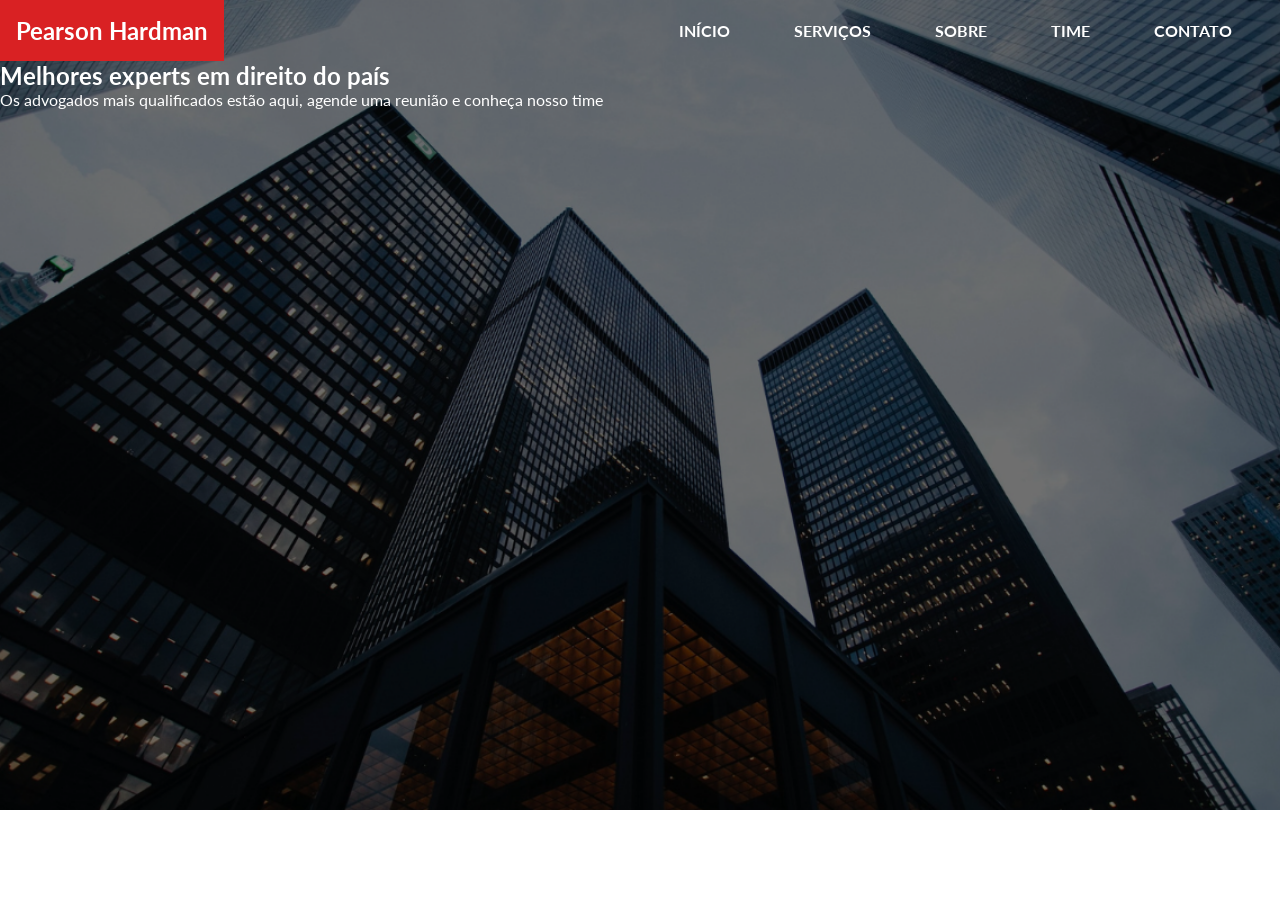
==== index.html @ d02a081e "html header, h2 do titulo, nav com menus, começamos o banner" ====
<!DOCTYPE html>
<html lang="en">
<head>
    <meta charset="UTF-8">
    <meta name="viewport" content="width=device-width, initial-scale=1.0">
    <title>Person Hardman</title>
    <link rel="stylesheet" href="./css/style.css">
    <!-- Google Fonts -->
        <link rel="preconnect" href="https://fonts.googleapis.com">
        <link rel="preconnect" href="https://fonts.gstatic.com" crossorigin>
        <link href="https://fonts.googleapis.com/css2?family=Lato:ital,wght@0,100;0,300;0,400;0,700;0,900;1,100;1,300;1,400;1,700;1,900&display=swap" rel="stylesheet">
    <!-- Bootstrap Icons  -->
        <link rel="stylesheet" href="https://cdn.jsdelivr.net/npm/bootstrap-icons@1.11.3/font/bootstrap-icons.min.css">
</head>
<body>
    <header id="header">
        <div id="inner-header">
            <h2 id="brand">Pearson Hardman</h2>
            <nav id="navbar">
                <a href="#header">Início</a>
                <a href="#expertise-areas">Serviços</a>
                <a href="#about">Sobre</a>
                <a href="#team">Time</a>
                <a href="#contact">Contato</a>
            </nav>
        </div>
        <div class="banner">
            <span class="square"></span>            
            <h2>Melhores experts em direito do país</h2>
            <p>Os advogados mais qualificados estão aqui, agende uma reunião e conheça nosso time
            </p>
        </div>
        <div class="dots">
            <div class="dot"></div>
            <div class="dot"></div>
            <div class="dot"></div>
        </div>
    </header>
    
</body>
</html>
---- css/style.css ----
:root {
    --main-color:#d92123;
    --primary-text-color:#fff;
    --secondary-text-color:#191919;
    --secondary-color:#868686;
    --tertiary-color:#eff3f4;
    --secondary-bg-color:#5c1011;
}

* {
    font-family: "Lato";
    padding: 0;
    margin: 0;
    box-sizing: border-box;
}

a {
    text-decoration: none;
}

img {
    width: 100%;
}

/* id */
#header{
    min-height: 90vh;
    background-image: url("../images/main_banner4.png");
    background-size: cover;
    background-position: center;
    color: var(--primary-text-color);
    margin-bottom: 2rem;
}

#inner-header{
    /* padrão linha */
    display: flex;
    /* alinhamento é horizontal, eixo x */
    justify-content: space-between;
    /* alinhamento vertical, eixo y */
    align-items: center;
}

#brand {
    background-color: var(--main-color);
    padding: 1rem;
}

#navbar {
    display: flex;
    gap: 2rem;
    text-transform: uppercase;
    margin-right: 2rem;
}

#navbar a {
    color: var(--primary-text-color);
    font-weight: bold;
    padding: 1rem;
}
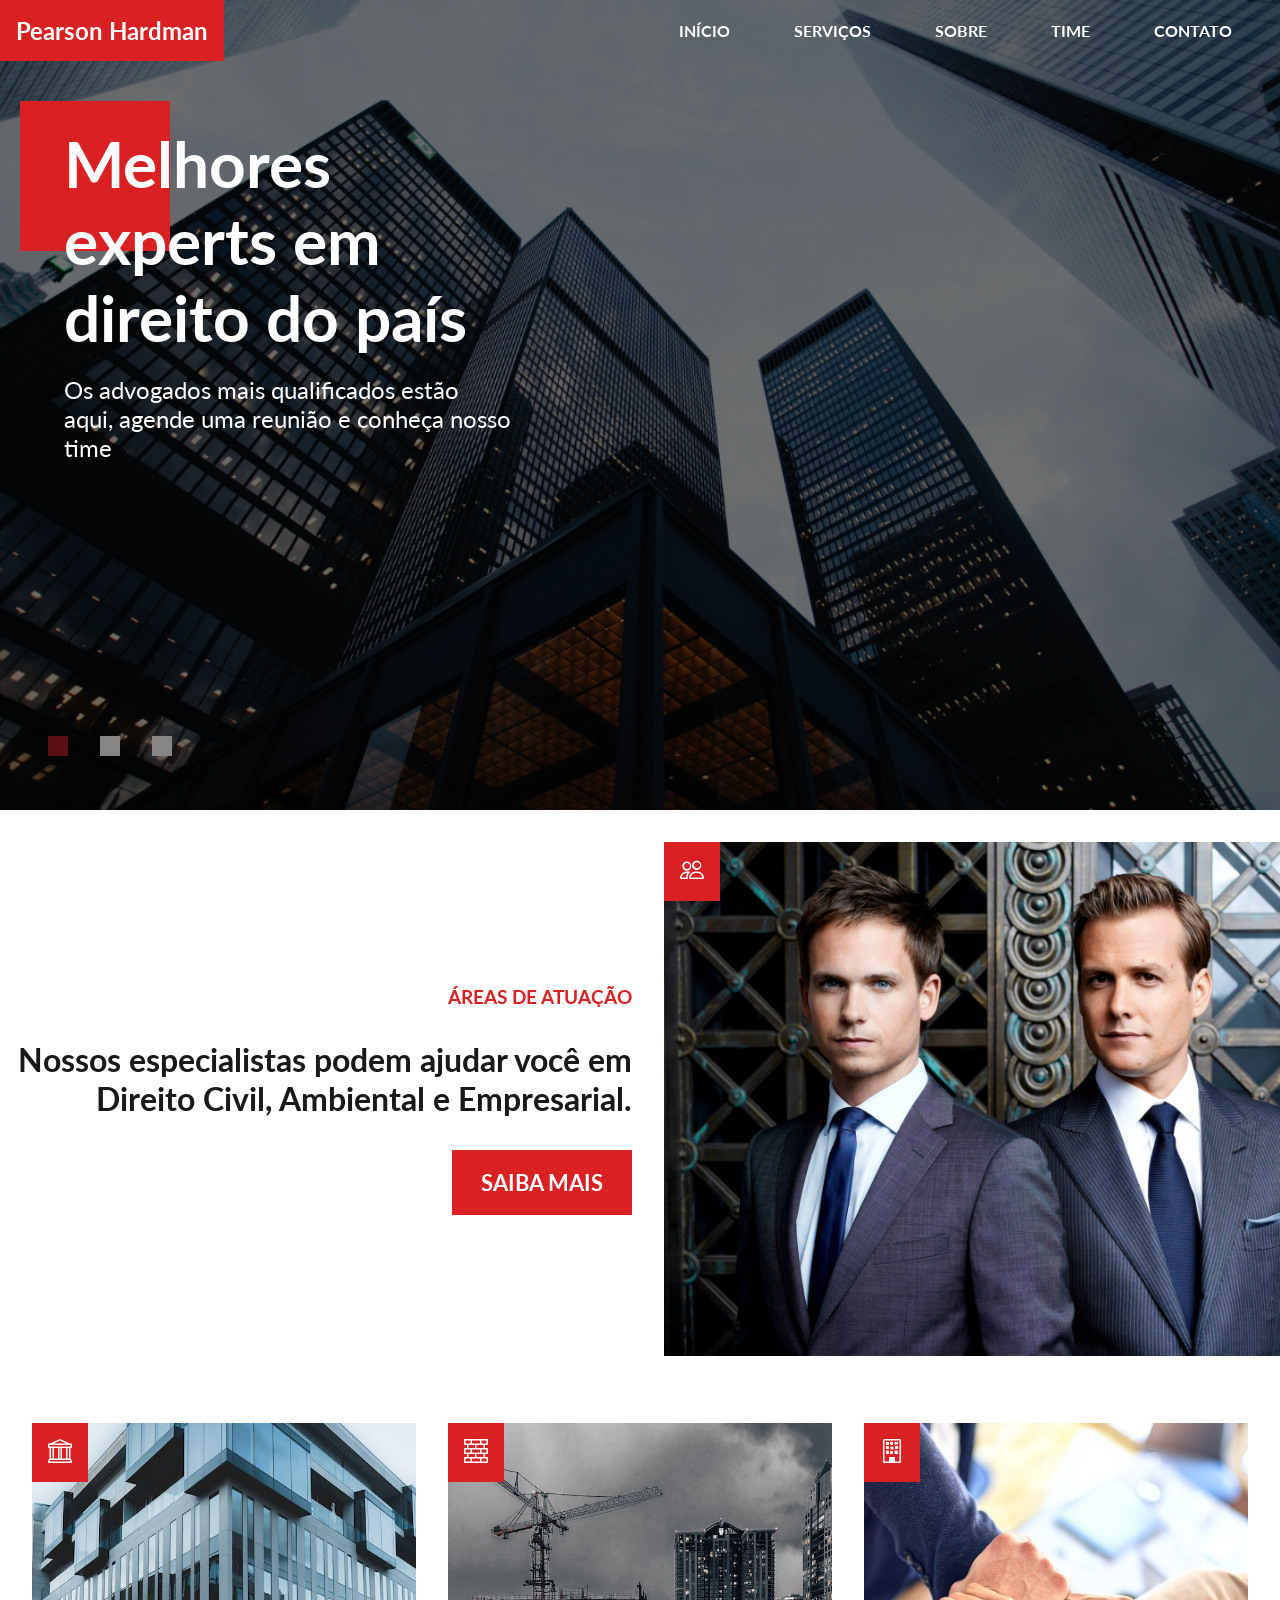
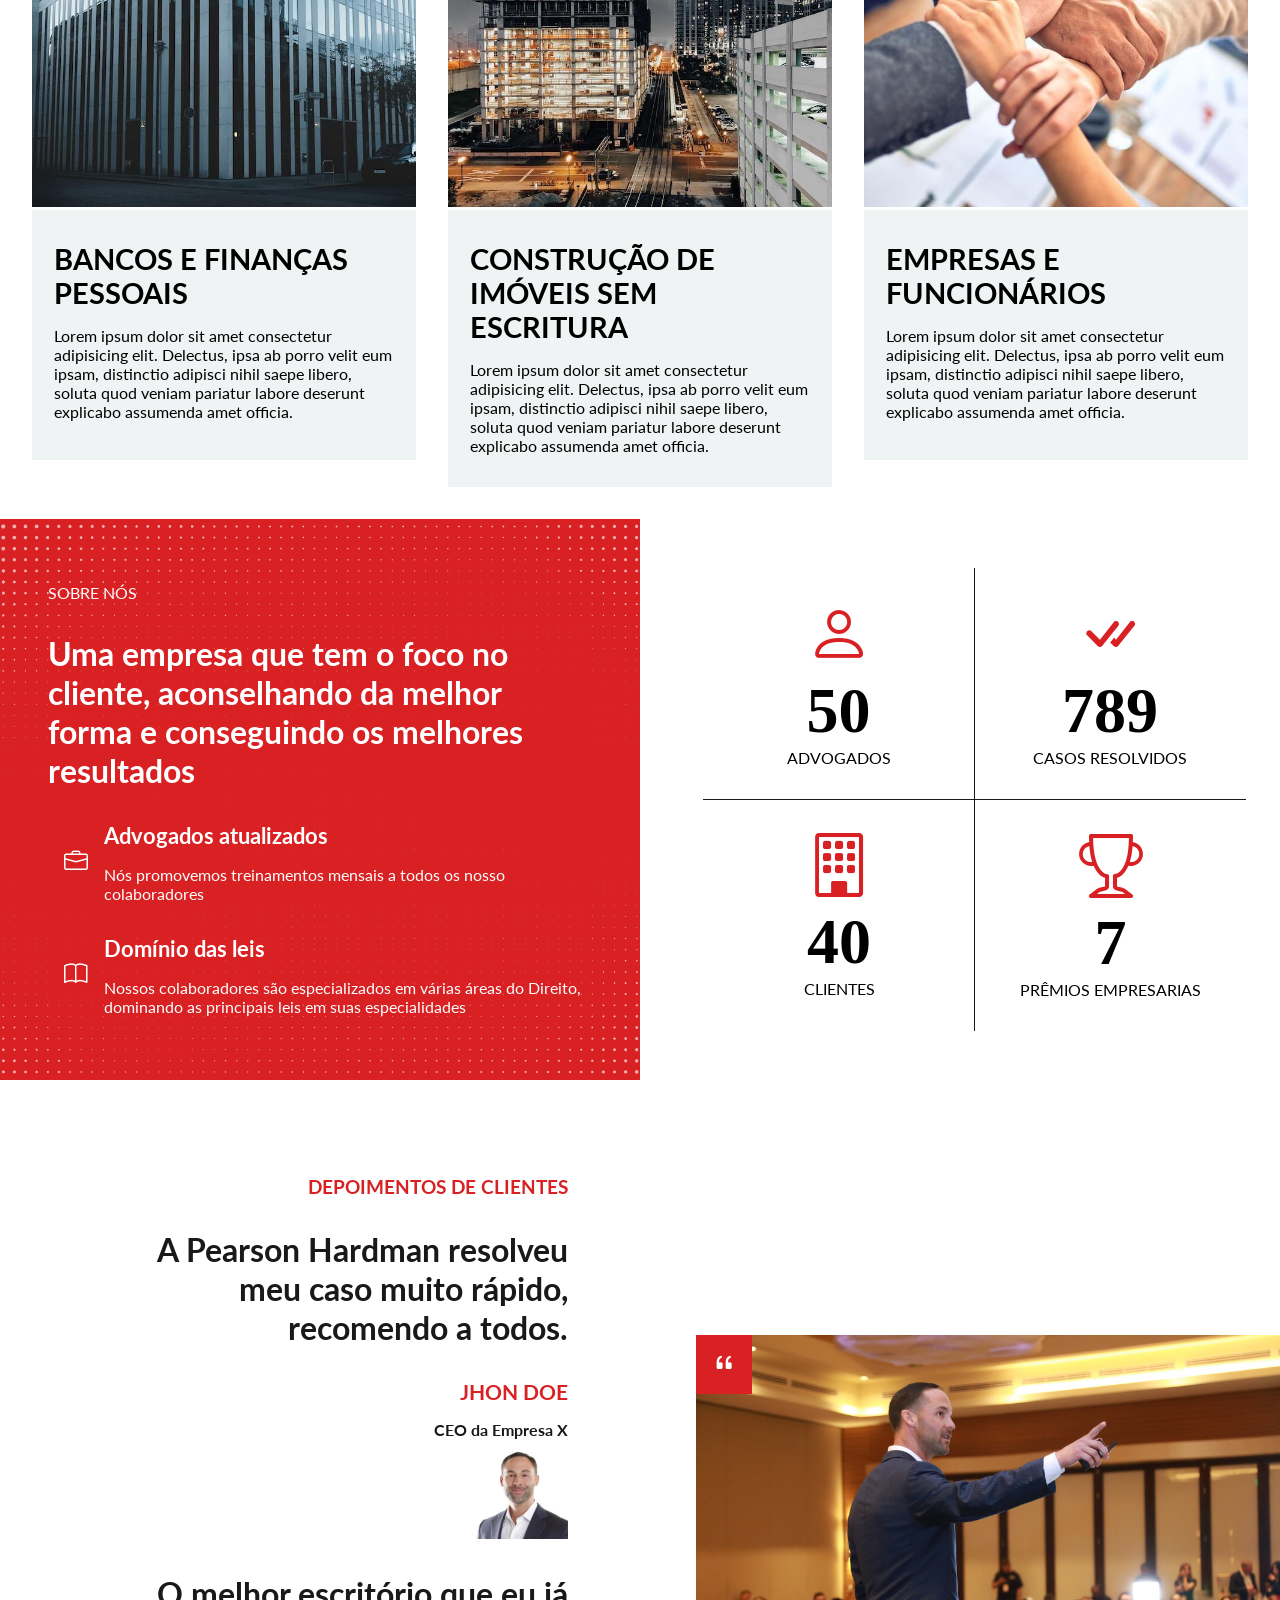
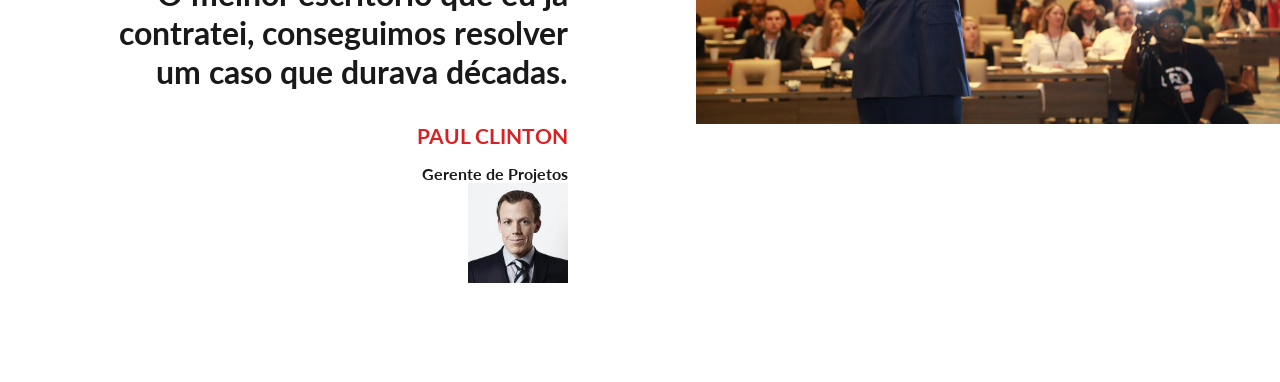
==== commit 0d4f287e: "Subindo Projeto 20_02" ====
--- a/index.html
+++ b/index.html
@@ -13,6 +13,7 @@
         <link rel="stylesheet" href="https://cdn.jsdelivr.net/npm/bootstrap-icons@1.11.3/font/bootstrap-icons.min.css">
 </head>
 <body>
+    <!-- Cabeçalho e Banner -->
     <header id="header">
         <div id="inner-header">
             <h2 id="brand">Pearson Hardman</h2>
@@ -24,18 +25,149 @@
                 <a href="#contact">Contato</a>
             </nav>
         </div>
-        <div class="banner">
+        <div class="banner active">
             <span class="square"></span>            
             <h2>Melhores experts em direito do país</h2>
             <p>Os advogados mais qualificados estão aqui, agende uma reunião e conheça nosso time
             </p>
         </div>
+        <div class="banner">
+            <span class="square"></span>            
+            <h2>Advogados</h2>
+            <p>Melhores experts em direito do país</p>
+        </div>
         <div class="dots">
-            <div class="dot"></div>
+            <div class="dot active"></div>
             <div class="dot"></div>
             <div class="dot"></div>
         </div>
     </header>
-    
+    <!-- Áreas de atuação -->
+    <main id="expertise-areas" class="text-image-section">
+        <div id="expertise-information" class="text-container">
+            <h3 class="section-title">Áreas de atuação</h3>
+            <p class="section-subtitle">Nossos especialistas podem ajudar você em Direito Civil, Ambiental e Empresarial.</p>
+            <a href="#" class="btn">Saiba Mais</a>
+        </div>
+        <div id="expertise-image-container" class="image-container">
+            <i class="bi bi-people"></i>
+            <img src="images/employees_banner.jpg" 
+            alt="Advogados da Pearson Hardman">
+        </div>
+        <div id="other-services">
+            <div class="service">
+                <img src="images/bank.jpg" alt="Banco">
+                <i class="bi bi-bank"></i>
+                <div class="service-info">
+                    <h4>Bancos e finanças pessoais</h4>
+                    <p>Lorem ipsum dolor sit amet consectetur adipisicing elit. Delectus, ipsa ab porro velit eum ipsam, distinctio adipisci nihil saepe libero, soluta quod veniam pariatur labore deserunt explicabo assumenda amet officia.</p>
+                </div>
+            </div>
+            <div class="service">
+                <img src="images/construction.jpg" alt="Construção">
+                <i class="bi bi-bricks"></i>
+                <div class="service-info">
+                    <h4>Construção de imóveis sem escritura</h4>
+                    <p>Lorem ipsum dolor sit amet consectetur adipisicing elit. Delectus, ipsa ab porro velit eum ipsam, distinctio adipisci nihil saepe libero, soluta quod veniam pariatur labore deserunt explicabo assumenda amet officia.</p>
+                </div>
+
+            </div>            
+            <div class="service">
+                <img src="images/company.jpg" alt="Empresa">
+                <i class="bi bi-building"></i>
+                <div class="service-info">
+                    <h4>Empresas e funcionários</h4>
+                    <p>Lorem ipsum dolor sit amet consectetur adipisicing elit. Delectus, ipsa ab porro velit eum ipsam, distinctio adipisci nihil saepe libero, soluta quod veniam pariatur labore deserunt explicabo assumenda amet officia.</p>
+                </div>
+
+            </div>
+           
+        </div>
+
+    </main>
+    <!-- Seção Sobre nós -->
+    <section id="about">
+        <div id="about-text">
+            <p class="section-title">Sobre nós</p>
+            <h3 class="section-subtitle">
+                Uma empresa que tem o foco no cliente, aconselhando da melhor forma e conseguindo os melhores resultados
+            </h3>
+            <div class="about-description">
+                <i class="bi bi-briefcase"></i>
+                <div>
+                    <h4>Advogados atualizados</h4>
+                    <p>Nós promovemos treinamentos mensais a todos os nosso colaboradores</p>
+                </div>
+            </div>
+            <div class="about-description">
+                <i class="bi bi-book"></i>
+                <div>
+                    <h4>Domínio das leis</h4>
+                    <p>Nossos colaboradores são especializados em várias áreas do Direito, dominando as principais leis em suas especialidades</p>
+                </div>
+            </div>
+        </div>
+        <div id="about-data">
+            <div class="data">
+                <i class="bi bi-person"></i>
+                <p class="number">50</p>
+                <p class="text">Advogados</p>
+            </div>
+            <div class="data">
+                <i class="bi bi-check-all"></i>
+                <p class="number">789</p>
+                <p class="text">Casos resolvidos</p>
+            </div>
+            <div class="data">
+                <i class="bi bi-building"></i>
+                <p class="number">40</p>
+                <p class="text">Clientes</p>
+            </div>
+            <div class="data">
+                <i class="bi bi-trophy"></i>
+                <p class="number">7</p>
+                <p class="text">Prêmios empresarias</p>
+            </div>
+        </div>
+    </section>
+   <!--Depoimentos -->
+   <section id="testimonial" class="text-image-section">
+     <!-- 1° da esquerda -->
+    <div id="testimonial-information" class="text-container">
+        <div id="testimonial-information" class="text-container">
+            <h3 class="section-title">Depoimentos de clientes</h3>
+            <p class="section-subtitle">
+              A Pearson Hardman resolveu meu caso muito rápido, recomendo a todos.
+            </p>
+            <div class="author">
+              <div class="author-info">
+                <p class="author-name">Jhon Doe</p>
+                <p class="author-job">CEO da Empresa X</p>
+              </div>
+              <img src="images/author_1.jpg" alt="Jhon Doe" />
+            </div>
+            <p class="section-subtitle">
+              O melhor escritório que eu já contratei, conseguimos resolver um caso
+              que durava décadas.
+            </p>
+            <div class="author">
+              <div class="author-info">
+                <p class="author-name">Paul Clinton</p>
+                <p class="author-job">Gerente de Projetos</p>
+              </div>
+              <img src="images/author_2.jpg" alt="Paul Clinton" />
+            </div>
+        </div>
+
+
+
+     </div>
+     <!-- 2° da direita -->
+     <div id="testimonial-imae-container" class="image-container">    
+     <i class="bi bi-quote"> </i>  
+    <img src="images/court.jpg" alt="Advogado em um tribunal">
+    </div>
+
+   </section>
 </body>
 </html>
--- a/css/style.css
+++ b/css/style.css
@@ -22,6 +22,13 @@
     width: 100%;
 }
 
+i {
+    background-color: var(--main-color);
+    color: var(--primary-text-color);
+    font-size: 1.5rem;
+    padding: 1rem;
+}
+
 /* id */
 #header{
     min-height: 90vh;
@@ -57,4 +64,232 @@
     color: var(--primary-text-color);
     font-weight: bold;
     padding: 1rem;
+}
+
+.banner.active{
+    opacity: 1; /* banner ativo é mostrado */
+}
+
+.banner{
+    max-width: 45%;
+    opacity: 0;
+    padding: 4rem;
+    position: absolute;
+}
+
+.banner h2{
+    font-size: 4rem;
+    margin-bottom: 1.2rem;
+    position: relative;
+    z-index:2;
+}
+
+.banner p{
+    font-size: 1.5rem;
+}
+
+.square{
+    display:block;
+    width: 150px;
+    height: 150px;
+    background-color: var(--main-color);
+    position: absolute;
+    left: 20px;
+    top: 40px;
+    z-index:1;
+}
+
+.dots{
+    display:flex;
+    gap:2rem;
+    position: absolute;
+    bottom: 9rem;
+    left:3rem;
+}
+
+.dot{
+    width: 20px;
+    height: 20px;
+    background-color: var(--secondary-color);
+}
+
+.dot.active{
+    background-color: var(--secondary-bg-color);
+}
+
+/* Áreas de atuação */
+.text-image-section{
+    display: flex;
+    flex-wrap: wrap;
+    gap: 2rem;
+}
+.text-container{
+    display: flex;
+    flex: 2 1 0;
+    gap:2rem;
+    flex-direction: column;
+    justify-content: center;
+    text-align: right;
+    font-weight: bold;
+}
+.image-container{
+    flex: 1 1 300px;
+    position:relative;
+}
+.image-container i{
+    position: absolute;
+}
+.section-title{
+    color: var(--main-color);
+    text-transform: uppercase;
+}
+.section-subtitle{
+    color: var(--secondary-text-color);
+    font-size: 2rem;
+}
+.btn{
+    padding: 1.2rem 1.8rem;
+    text-transform: uppercase;
+    font-size: 1.4rem;
+    background-color: var(--main-color);
+    color: var(--primary-text-color);
+    align-self: end;
+}
+
+#other-services{
+    width: 100%;
+    display: flex;
+    gap:2rem;
+    padding: 2rem;
+}
+
+.service{
+    position: relative;
+}
+
+.service i{
+    position: absolute;
+    left:0;
+    top:0;
+}
+
+.service-info{
+    background-color: var(--tertiary-color);
+    padding: 2rem 1.4rem;
+    min-height: 250px;
+}
+
+.service h4{
+    font-size: 1.8rem;
+    margin-bottom: 1rem;
+    text-transform: uppercase;
+}
+
+/* Section about - Sobre nós */
+#about{
+    display: flex;
+    flex-wrap: wrap;
+    align-items: center;
+    gap: 2rem;
+}
+#about-text{
+    background-image: url("../images/pattern.png");
+    background-size: cover;
+    background-position: center;
+    color: var(--primary-text-color);
+    display: flex;
+    flex: 1 1 0;
+    /* flex: grow shrink basis */
+    /* grow - define quanto o elemento cresce em relação aos outros */
+    /* shrink - define quanto ele encolhe quando não há espaço */
+    /* basis - define o tamanho inicial do elemento antes de aplicar o crescimento e encolhimento */
+    flex-direction: column;
+    justify-content: center;
+    gap: 2rem;
+    padding: 4rem 3rem;
+
+}
+
+#about-text .section-subtitle,
+#about-text .section-title{
+    color: var(--primary-text-color)
+}
+
+#about-text i {
+    background-color: transparent;
+}
+
+.about-description{
+    display: flex;
+    align-items: center;
+}
+
+.about-description h4 {
+    font-size: 1.4rem;
+    margin-bottom: 1rem;
+}
+
+#about-data{
+    display: flex;
+    flex: 1 1 0;
+    flex-wrap: wrap;
+    padding: 2rem;
+}
+
+#about-data .data{
+    width: 50%;
+    display: flex;
+    flex-direction: column;
+    justify-content: center;
+    align-items: center;
+    padding: 2rem;
+    margin-top: -1px;
+    margin-left: -1px;
+}
+
+#about-data .data:first-child{
+    border-right: 1px solid var(--secondary-text-color);
+    border-bottom: 1px solid var(--secondary-text-color);
+}
+#about-data .data:last-child{
+    border-left: 1px solid var(--secondary-text-color);
+    border-top: 1px solid var(--secondary-text-color);
+}
+
+#about-data .data i{
+    background-color: transparent;
+    color: var(--main-color);
+    font-size: 4rem;
+    padding: 0;
+}
+.data .number{
+    font-size: 4rem;
+    font-weight: 900;
+}
+.data .text {
+    text-transform: uppercase;
+}
+/* ****Testimonial**** */
+#testimonial { 
+    display: flex;
+    align-items: center;
+}
+#testimonial-information{
+    padding: 3rem;
+}
+.author img{
+    width: 100px;
+    height: 100px;
+
+}
+.author .author-name{
+    color: var(--main-color);
+    text-transform: uppercase;
+    font-size: 1.3rem;
+    font-weight: bold;
+    margin-bottom: 1rem;
+}
+.author .author-job{
+    color: var(--secondary-text-color);
+
 }
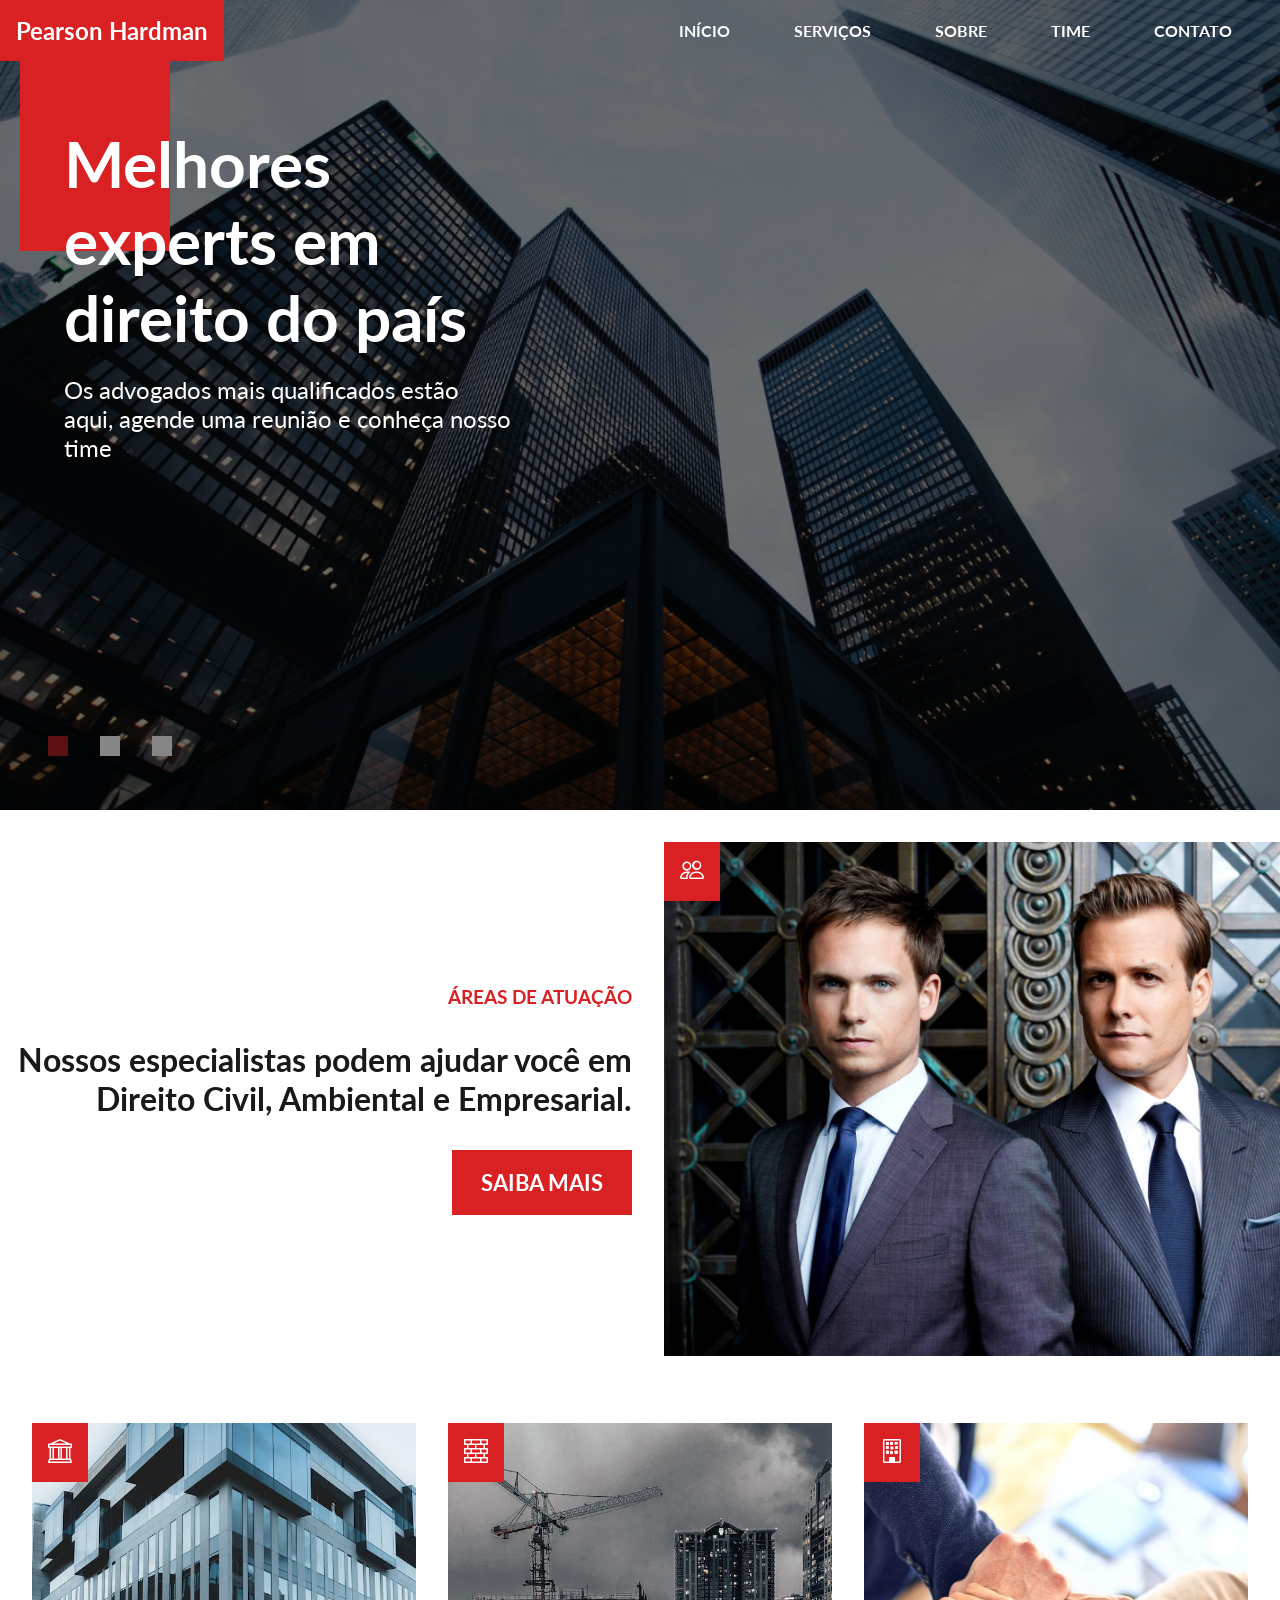
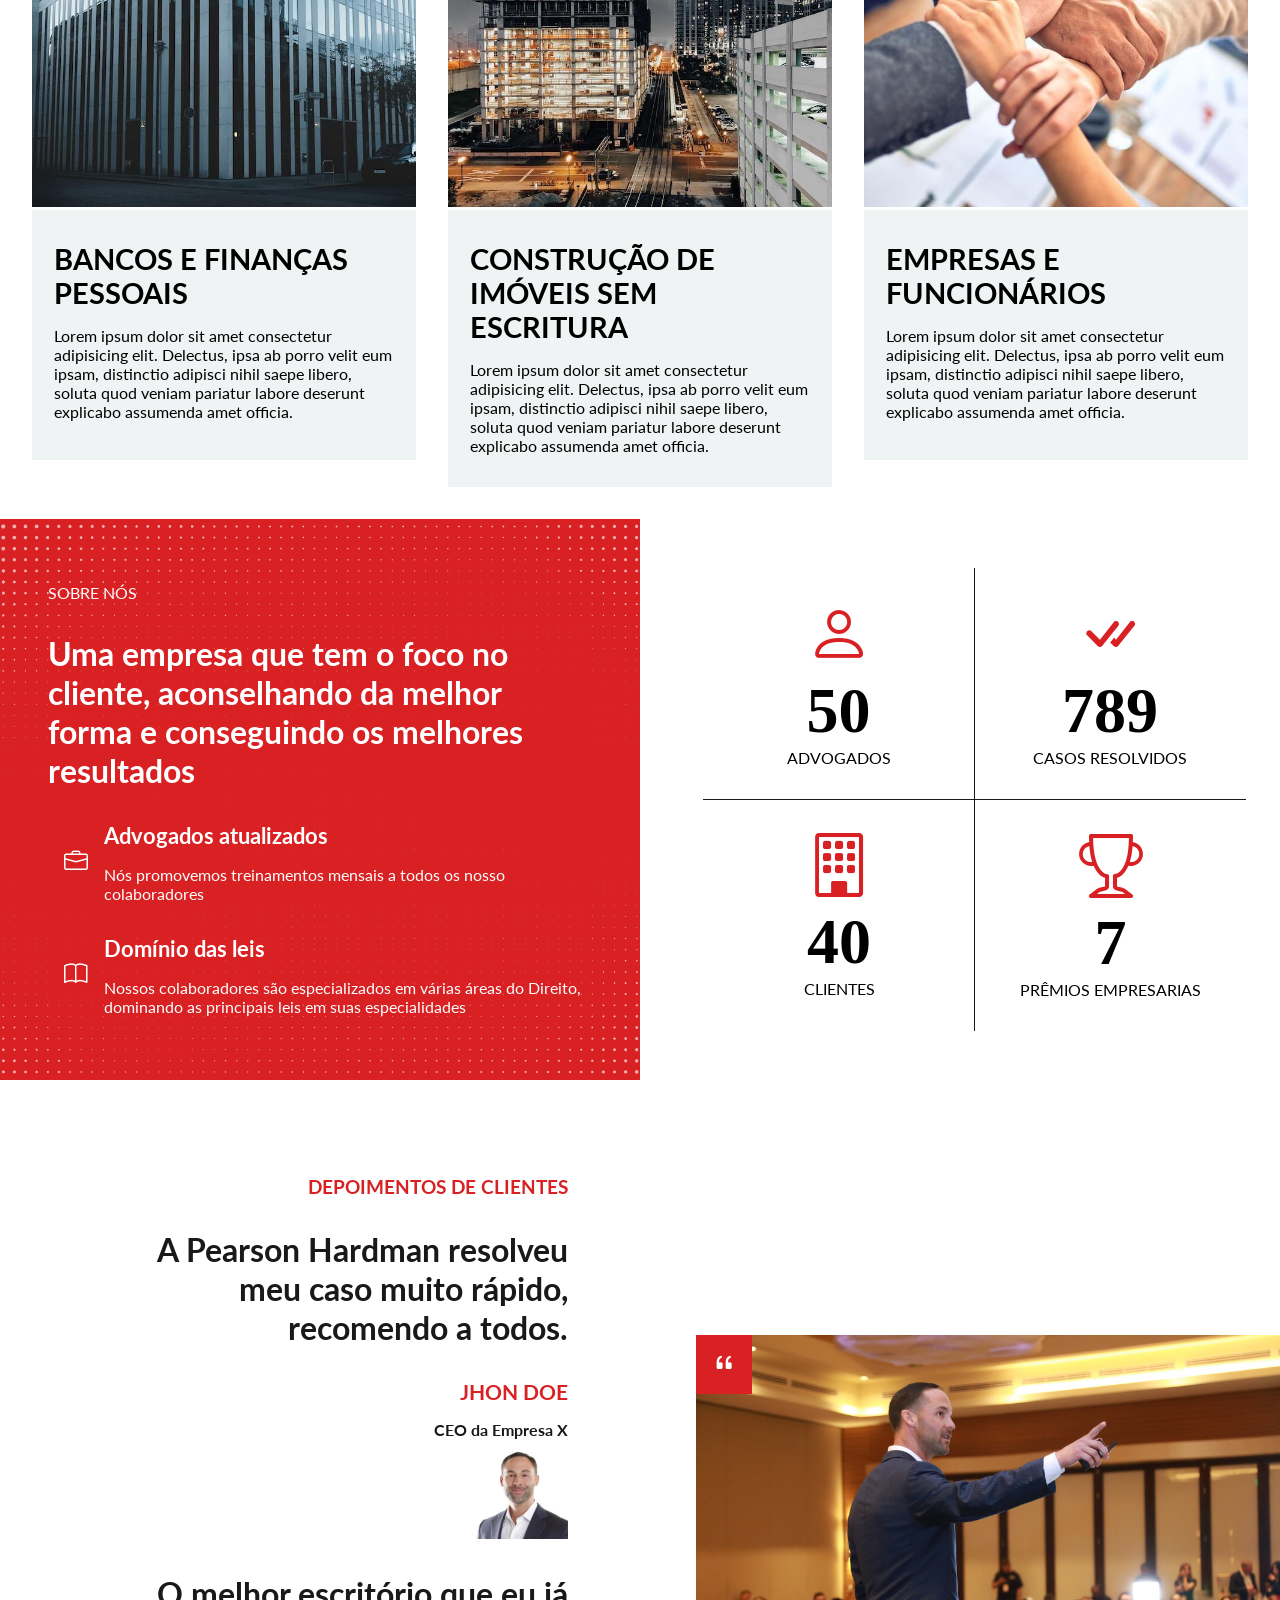
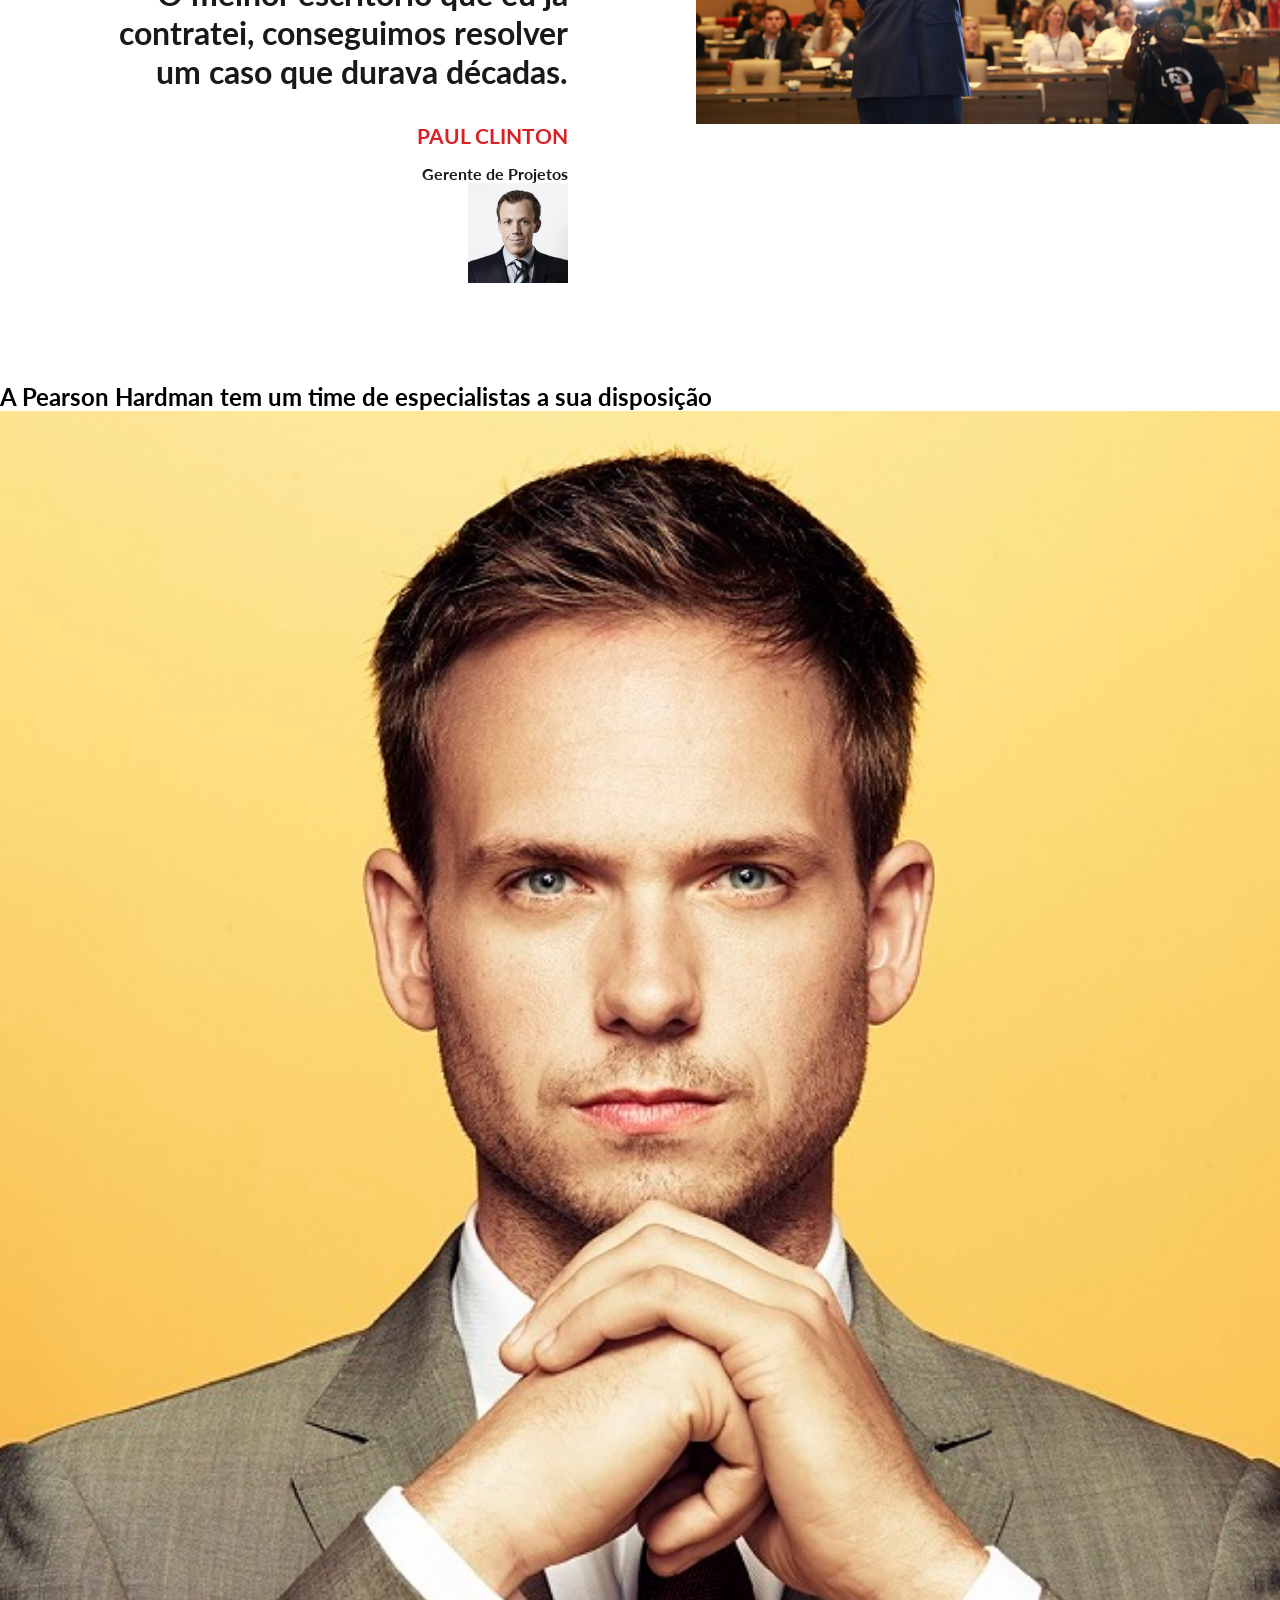
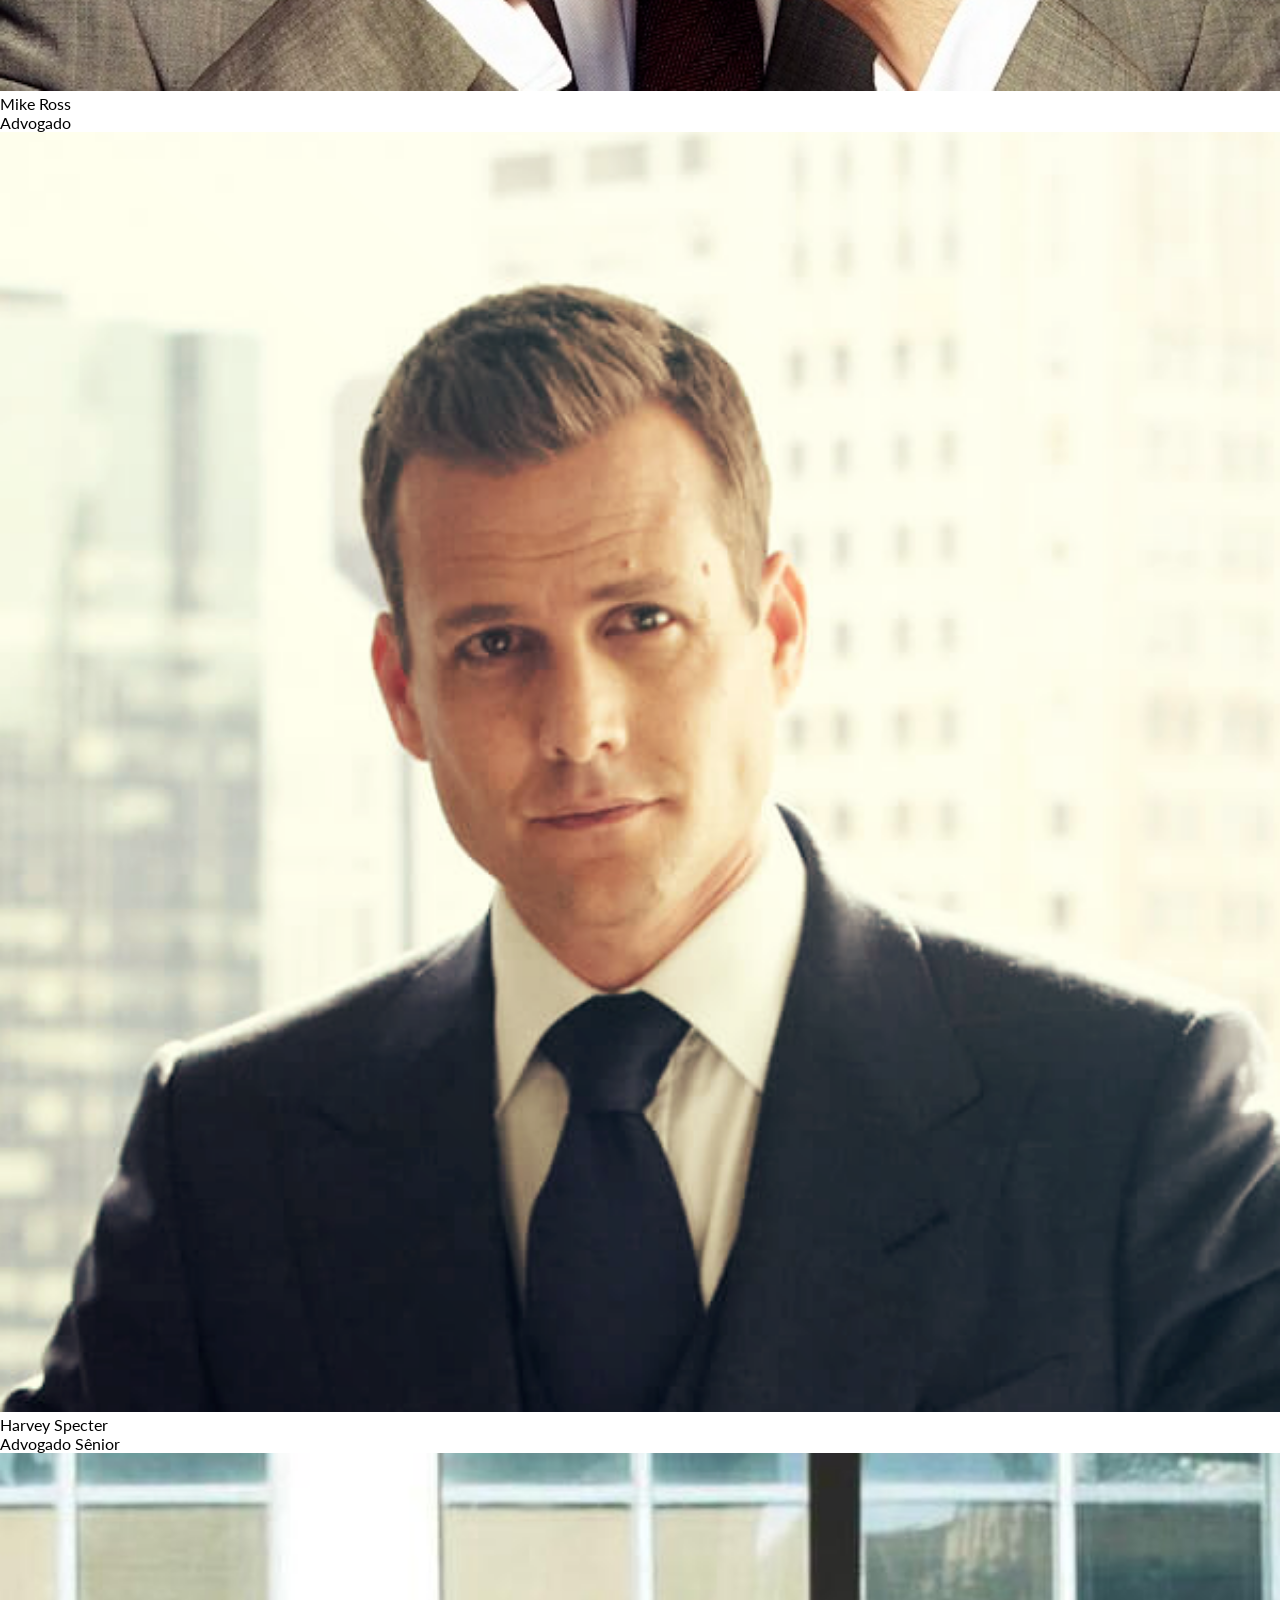
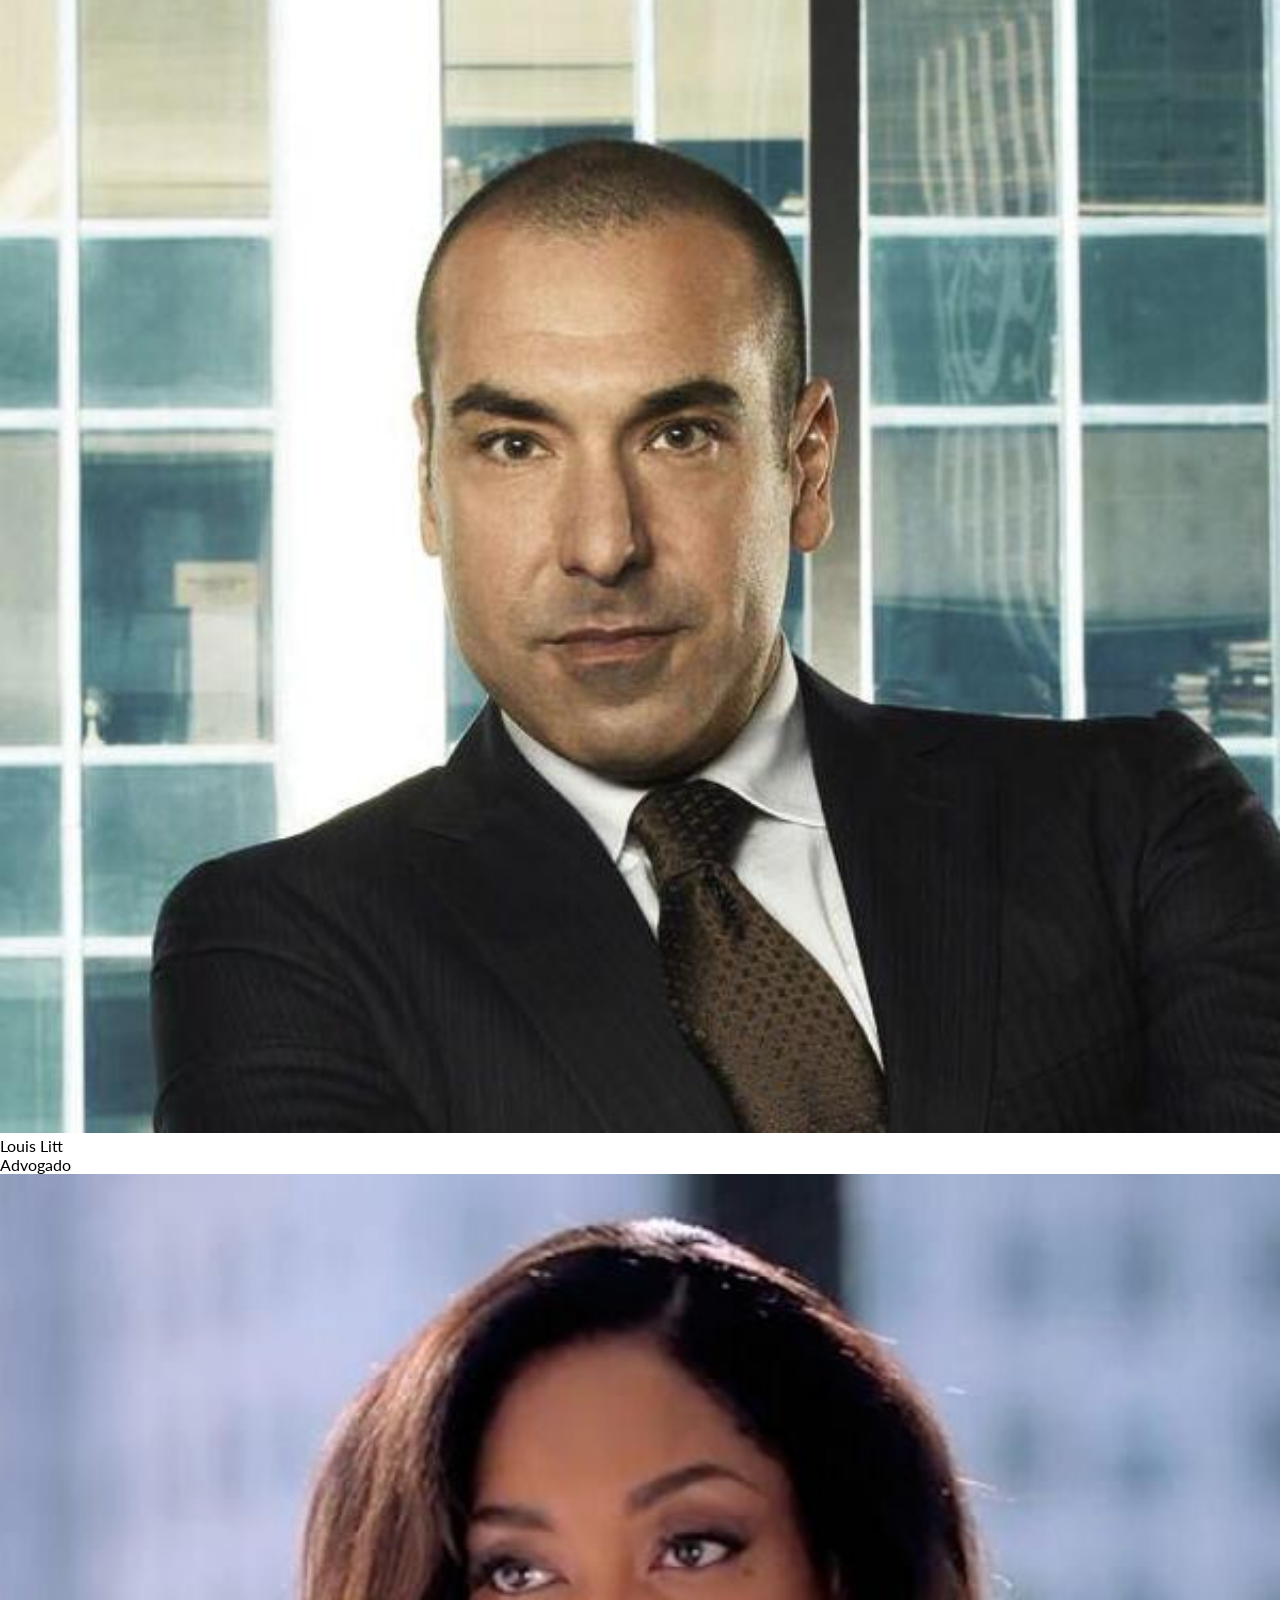
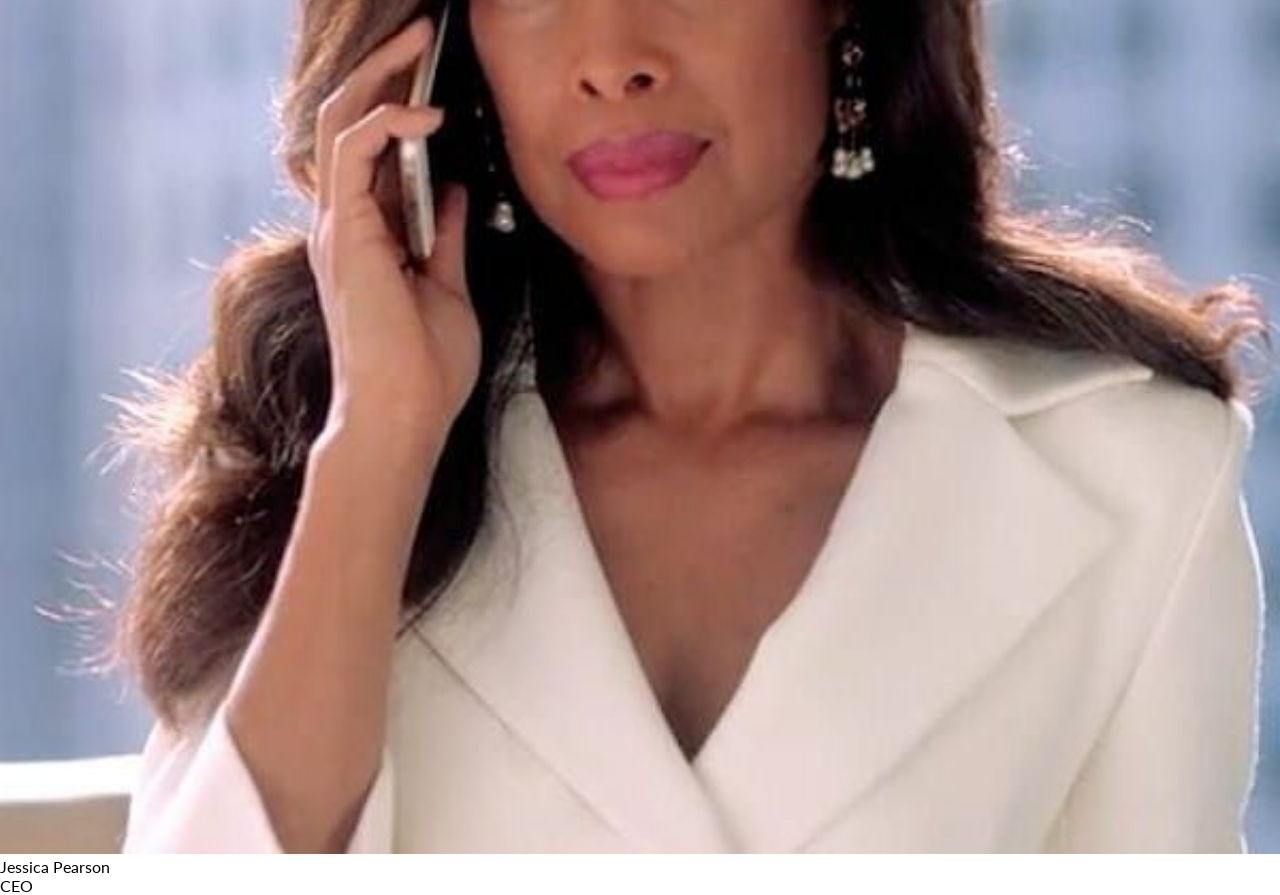
==== commit 365fba14: "Atualização" ====
--- a/index.html
+++ b/index.html
@@ -158,16 +158,41 @@
               <img src="images/author_2.jpg" alt="Paul Clinton" />
             </div>
         </div>
-
-
-
-     </div>
+    </div>
      <!-- 2° da direita -->
      <div id="testimonial-imae-container" class="image-container">    
      <i class="bi bi-quote"> </i>  
     <img src="images/court.jpg" alt="Advogado em um tribunal">
     </div>
+    </section>
 
-   </section>
+        <!-- Colaboradores -->
+    <section id="team">
+        <span class="square"></span>
+        <h2> A <span>Pearson Hardman</span> tem um time de especialistas a sua disposição
+        </h2>
+        <div class="employees">
+            <div class="employee">
+                <img src="images/mike.jpg" alt="Mike Ross" />
+                <p class="employee-name">Mike Ross</p>
+                <p class="employee-role">Advogado</p>
+            </div>
+            <div class="employee">
+                <img src="images/harvey.png" alt="Harvey Specter" />
+                <p class="employee-name">Harvey Specter</p>
+                <p class="employee-role">Advogado Sênior</p>
+            </div>
+            <div class="employee">
+                <img src="images/louis.jpg" alt="Louis Litt" />
+                <p class="employee-name">Louis Litt</p>
+                <p class="employee-role">Advogado</p>
+            </div>
+            <div class="employee">
+                <img src="images/jessica.jpg" alt="Jessica Pearson" />
+                <p class="employee-name">Jessica Pearson</p>
+                <p class="employee-role">CEO</p>
+            </div>
+        </div>
+        </section>
 </body>
 </html>
--- a/css/style.css
+++ b/css/style.css
@@ -291,5 +291,7 @@
 }
 .author .author-job{
     color: var(--secondary-text-color);
-
+}
+.employees .img{
+    display: flex;
 }
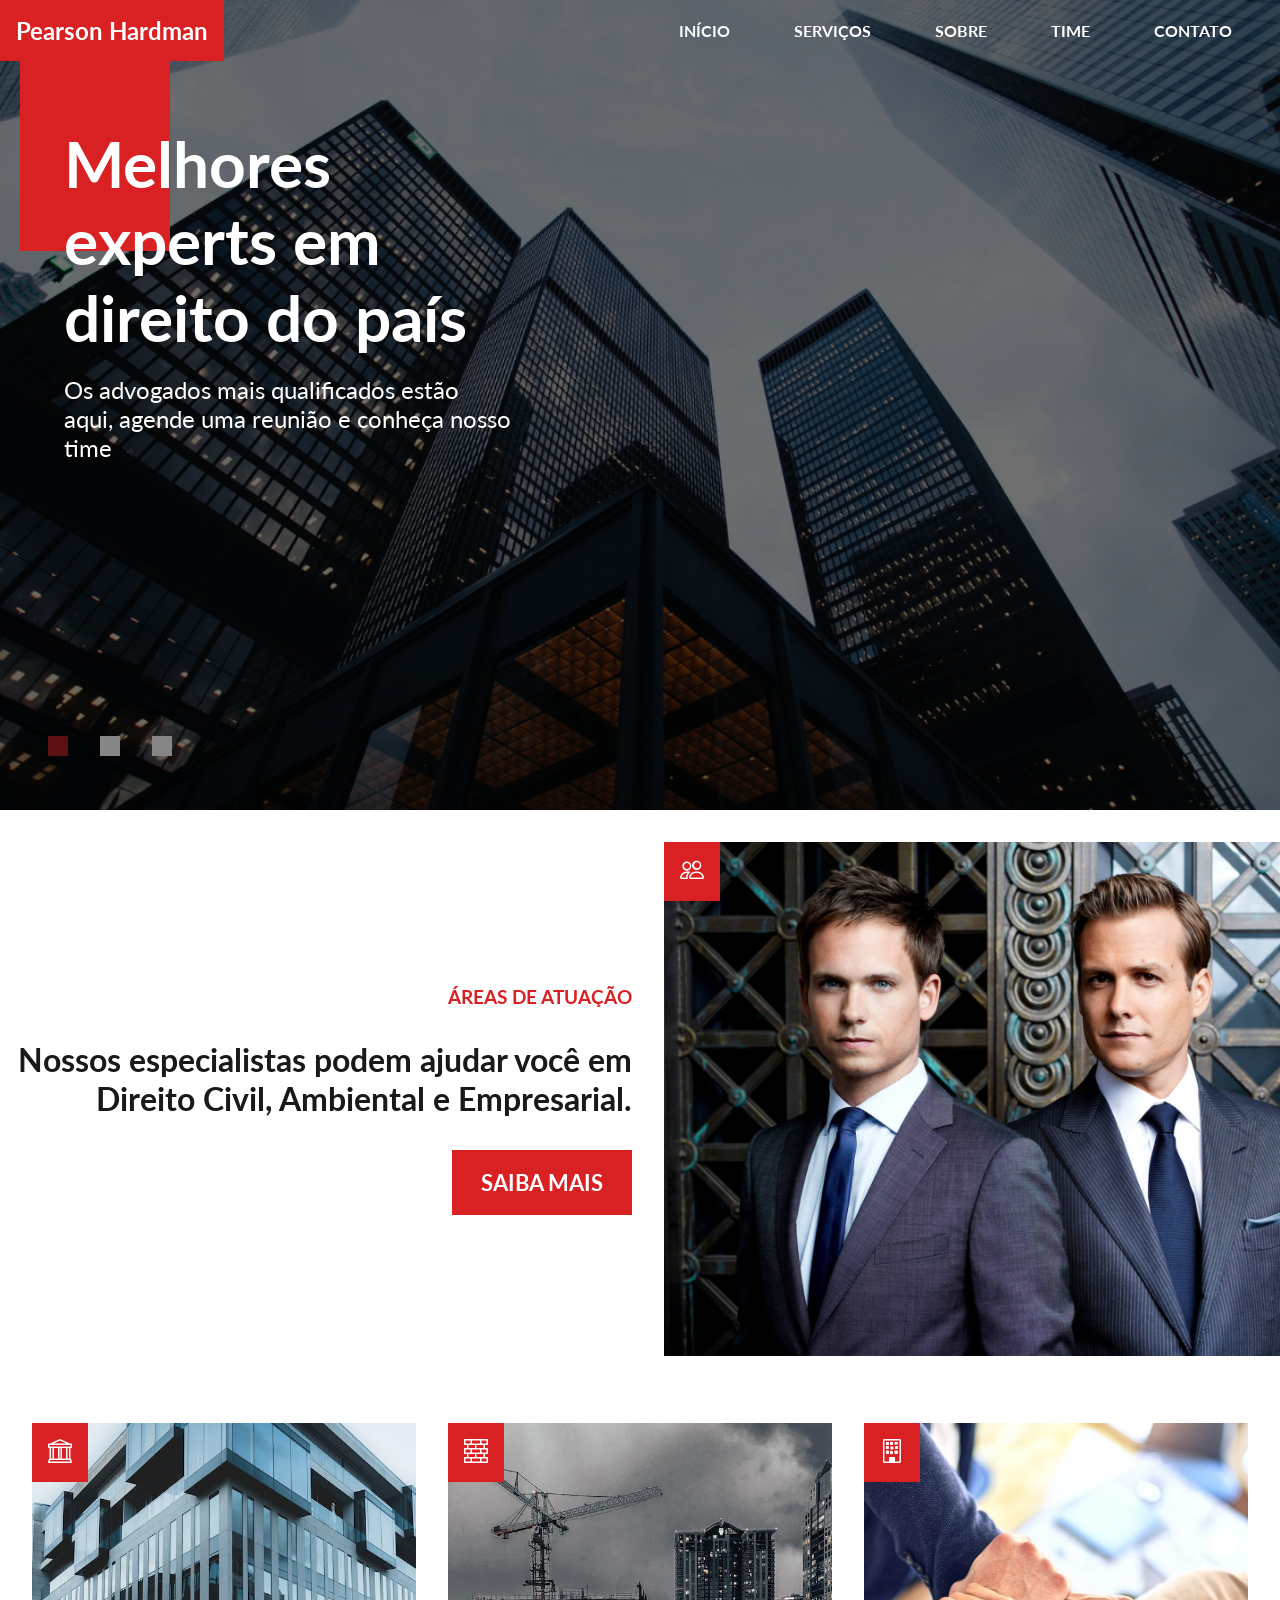
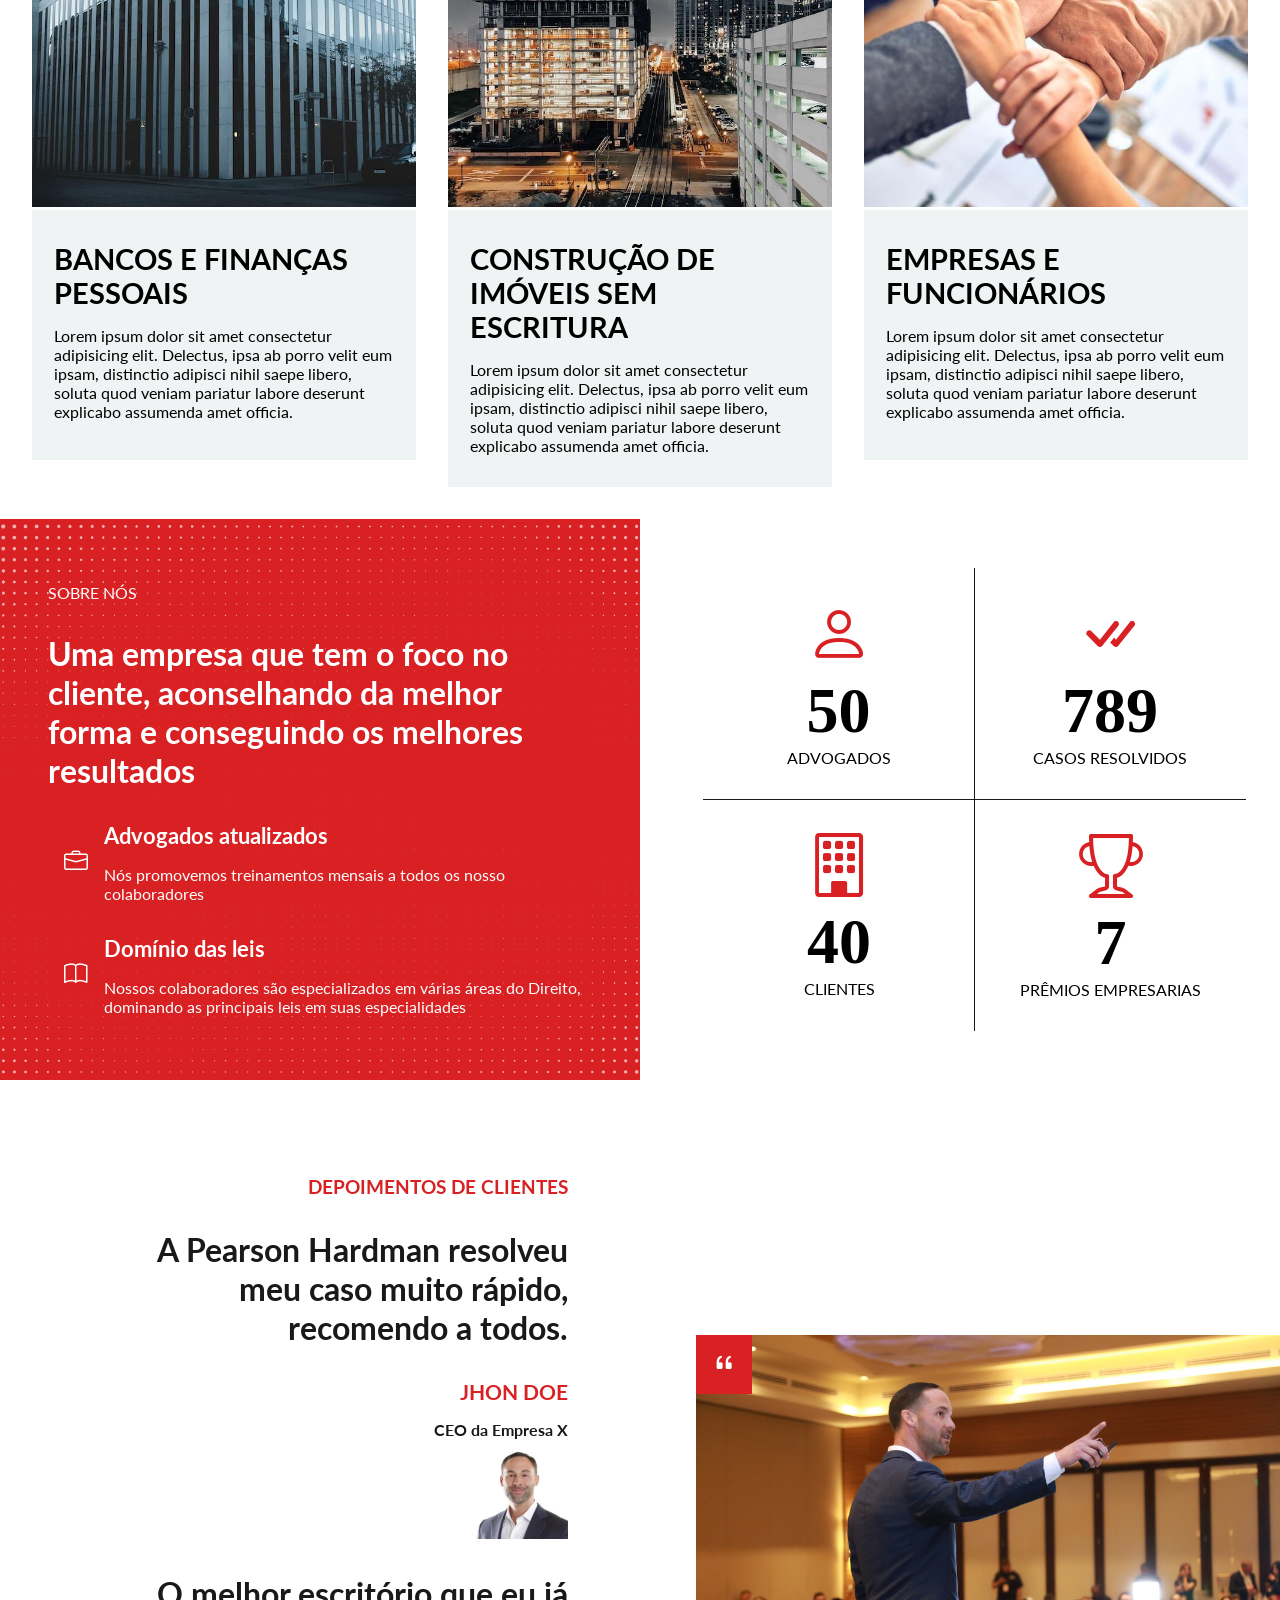
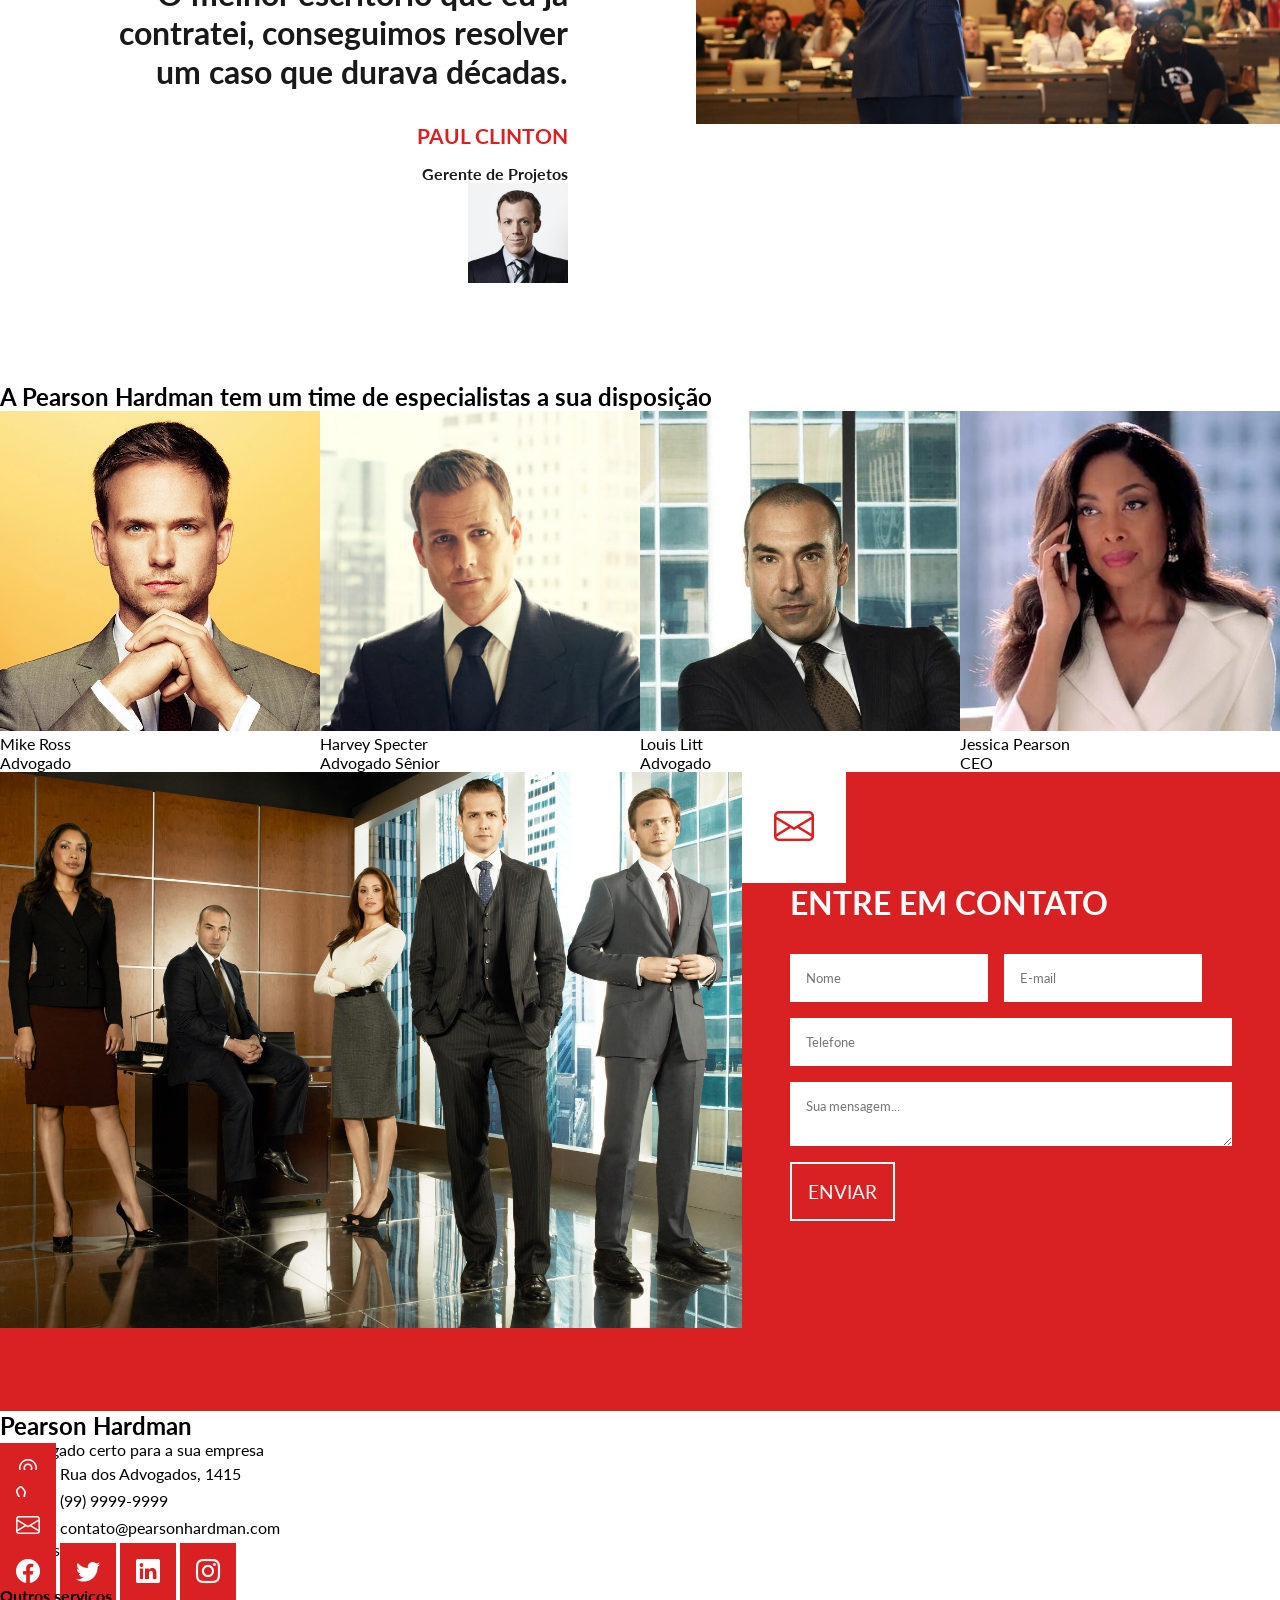
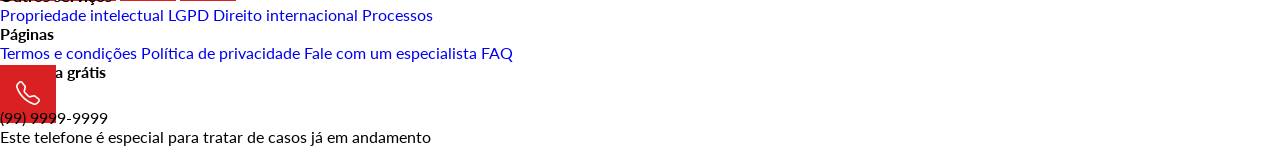
==== commit 9d7d901d: "Subindo Projeto 26.02" ====
--- a/index.html
+++ b/index.html
@@ -194,5 +194,77 @@
             </div>
         </div>
         </section>
+        
+           <!-- Contato -->
+    <section id="contact" class="text-image-section">
+        <div id="contact-image-container" class="image-container">
+          <img src="images/office.jpg" alt="Advogados no escritório" />
+        </div>
+        <div id="contact-information" class="text-container">
+          <i class="bi bi-envelope"></i>
+          <p class="section-subtitle">Entre em contato</p>
+          <form>
+            <div class="form-control">
+              <input type="text" name="name" id="name" placeholder="Nome" />
+              <input type="email" name="email" id="email" placeholder="E-mail" />
+            </div>
+            <input type="text" name="phone" id="phone" placeholder="Telefone" />
+            <textarea
+              name="message"
+              id="message"
+              placeholder="Sua mensagem..."
+            ></textarea>
+            <input type="submit" value="Enviar" class="btn" />
+          </form>
+        </div>
+      </section>
+      <footer id="footer">
+        <div class="contact-info">
+          <div class="footer-brand">
+            <h2>Pearson Hardman</h2>
+            <p>O advogado certo para a sua empresa</p>
+          </div>
+          <p><i class="bi bi-geo-alt"></i> Rua dos Advogados, 1415</p>
+          <p><i class="bi bi-telephone"></i> (99) 9999-9999</p>
+          <p><i class="bi bi-envelope"></i> contato@pearsonhardman.com</p>
+          <div class="social-networks">
+            <p>Siga-nos:</p>
+            <div class="networks">
+              <a href="#"><i class="bi bi-facebook"></i></a>
+              <a href="#"><i class="bi bi-twitter"></i></a>
+              <a href="#"><i class="bi bi-linkedin"></i></a>
+              <a href="#"><i class="bi bi-instagram"></i></a>
+            </div>
+          </div>
+        </div>
+        <div class="links-container">
+          <h4>Outros serviços</h4>
+          <nav>
+            <a href="#">Propriedade intelectual</a>
+            <a href="#">LGPD</a>
+            <a href="#">Direito internacional</a>
+            <a href="#">Processos</a>
+          </nav>
+        </div>
+        <div class="links-container">
+          <h4>Páginas</h4>
+          <nav>
+            <a href="#">Termos e condições</a>
+            <a href="#">Política de privacidade</a>
+            <a href="#">Fale com um especialista</a>
+            <a href="#">FAQ</a>
+          </nav>
+        </div>
+        <div class="links-container">
+          <h4>Consulta grátis</h4>
+          <div class="phone-number">
+            <i class="bi bi-telephone"></i>
+            <p>(99) 9999-9999</p>
+          </div>
+          <p class="phone-info">
+            Este telefone é especial para tratar de casos já em andamento
+          </p>
+        </div>
+      </footer>
 </body>
 </html>
--- a/css/style.css
+++ b/css/style.css
@@ -292,6 +292,61 @@
 .author .author-job{
     color: var(--secondary-text-color);
 }
-.employees .img{
-    display: flex;
-}+.employees {
+    display: flex;
+}
+/* // -- Contato --> */
+#contact {
+    background-color: var(--main-color);
+    gap:0 ;
+    padding-bottom: 5rem;
+
+}
+#contact-information{
+    position: relative;
+    text-align: left;
+    padding: 3rem;
+    flex: 1 1 0 ;
+}
+#contact-information .section-subtitle{
+    color: var(--primary-text-color);
+    text-transform: uppercase;
+}
+#contact-information i{
+    position: absolute;
+    top: 0;
+    left: 0%;
+    background-color: var(--primary-text-color);
+    color: var(--main-color);
+    font-size: 2.5rem;
+    padding: 2rem;
+}
+
+#contact-information form {
+    display: flex;
+    flex-direction: column;
+    gap: 1rem;
+}
+#contact-information .form-control{
+    display: flex;
+    gap:1rem;
+}
+#contact-information form input,
+#contact-information form textarea{
+    display: 0.5;
+    padding: 1rem;
+    border: none;
+   
+}
+
+#contact-information .btn{
+    align-self: start;
+    border: 2px solid var(--primary-text-color);
+    font-size: 1.2rem;
+    transition: 0.6s;    
+}
+
+#contact-information .btn:hover{
+    background-color: var(--primary-text-color);
+    color: var(--main-color);
+}
